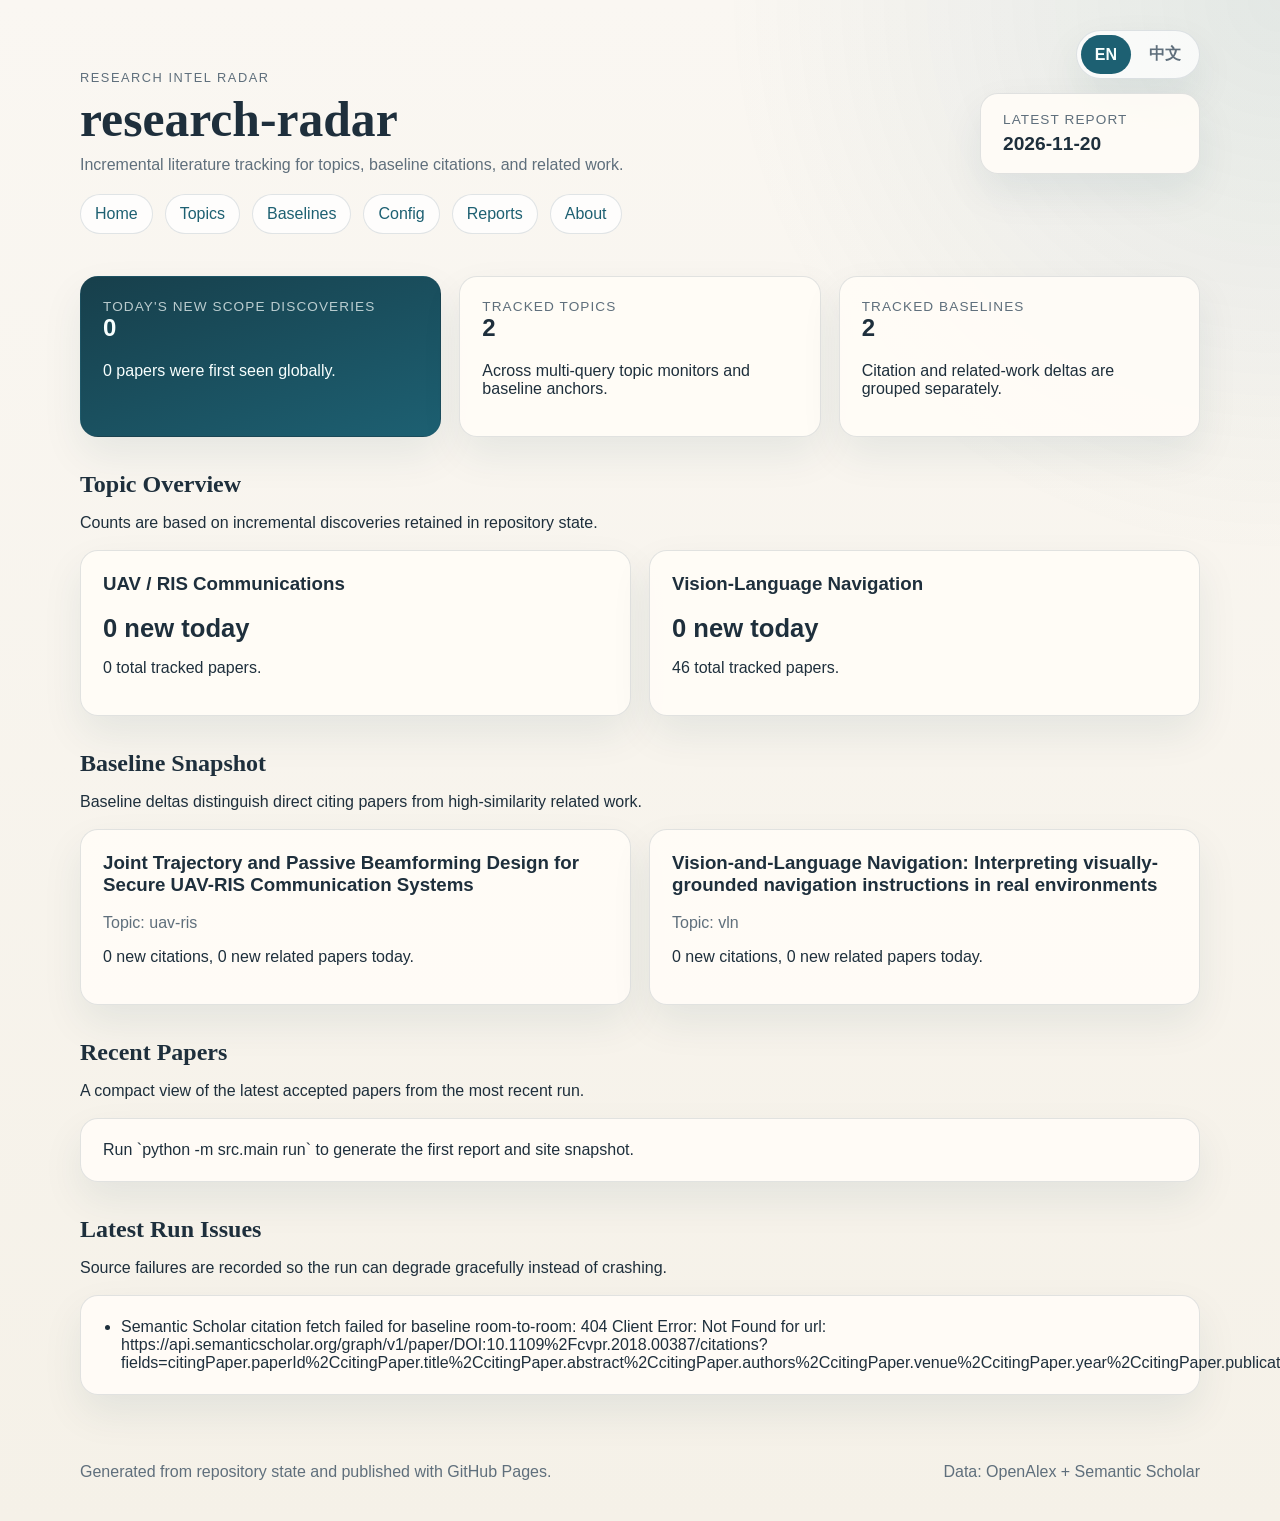
==== docs/index.html @ 73e0cc03 "chore: research-radar daily update" ====
<!doctype html>
<html lang="en">
  <head>
    <meta charset="utf-8">
    <meta name="viewport" content="width=device-width, initial-scale=1">
    <title>Research Radar</title>
    <link rel="stylesheet" href="assets/styles.css">
  </head>
  <body>
    <header class="site-header">
      <div class="shell">
        <div class="brand-row">
          <div>
            <p class="eyebrow" data-i18n="header.eyebrow">Research Intel Radar</p>
            <h1 class="brand-title">research-radar</h1>
            <p class="brand-subtitle" data-i18n="header.subtitle">Incremental literature tracking for topics, baseline citations, and related work.</p>
          </div>
          <div class="header-tools">
            <div class="language-switcher" role="group" aria-label="Language switcher">
              <button type="button" class="lang-button" data-lang-switch="en">EN</button>
              <button type="button" class="lang-button" data-lang-switch="zh">中文</button>
            </div>
            <div class="meta-card">
              <p class="meta-label" data-i18n="header.latest_report">Latest report</p>
              <p class="meta-value">
                
                2026-11-20
                
              </p>
            </div>
          </div>
        </div>
        <nav class="nav">
          <a href="index.html" data-i18n="nav.home">Home</a>
          <a href="topics.html" data-i18n="nav.topics">Topics</a>
          <a href="baselines.html" data-i18n="nav.baselines">Baselines</a>
          <a href="config.html" data-i18n="nav.config">Config</a>
          <a href="reports.html" data-i18n="nav.reports">Reports</a>
          <a href="about.html" data-i18n="nav.about">About</a>
        </nav>
      </div>
    </header>

    <main class="shell">
      
<section class="hero-grid">
  <article class="summary-card accent">
    <p class="card-label" data-i18n="index.new_scope_discoveries">Today's new scope discoveries</p>
    <h2>0</h2>
    <p><span>0</span> <span data-i18n="index.first_seen_globally">papers were first seen globally.</span></p>
  </article>
  <article class="summary-card">
    <p class="card-label" data-i18n="index.tracked_topics">Tracked topics</p>
    <h2>2</h2>
    <p data-i18n="index.tracked_topics_desc">Across multi-query topic monitors and baseline anchors.</p>
  </article>
  <article class="summary-card">
    <p class="card-label" data-i18n="index.tracked_baselines">Tracked baselines</p>
    <h2>2</h2>
    <p data-i18n="index.tracked_baselines_desc">Citation and related-work deltas are grouped separately.</p>
  </article>
</section>

<section class="content-section">
  <div class="section-heading">
    <h2 data-i18n="index.topic_overview">Topic Overview</h2>
    <p data-i18n="index.topic_overview_desc">Counts are based on incremental discoveries retained in repository state.</p>
  </div>
  <div class="grid two-up">
    
    <article class="panel">
      <h3>UAV / RIS Communications</h3>
      <p class="metric"><span>0</span> <span data-i18n="common.new_today">new today</span></p>
      <p><span>0</span> <span data-i18n="common.total_tracked_papers">total tracked papers.</span></p>
    </article>
    
    <article class="panel">
      <h3>Vision-Language Navigation</h3>
      <p class="metric"><span>0</span> <span data-i18n="common.new_today">new today</span></p>
      <p><span>46</span> <span data-i18n="common.total_tracked_papers">total tracked papers.</span></p>
    </article>
    
  </div>
</section>

<section class="content-section">
  <div class="section-heading">
    <h2 data-i18n="index.baseline_snapshot">Baseline Snapshot</h2>
    <p data-i18n="index.baseline_snapshot_desc">Baseline deltas distinguish direct citing papers from high-similarity related work.</p>
  </div>
  <div class="grid two-up">
    
    <article class="panel">
      <h3>Joint Trajectory and Passive Beamforming Design for Secure UAV-RIS Communication Systems</h3>
      <p class="muted"><span data-i18n="common.topic">Topic</span>: uav-ris</p>
      <p>
        <span>0</span> <span data-i18n="common.new_citations">new citations</span>,
        <span>0</span> <span data-i18n="common.new_related_today">new related papers today.</span>
      </p>
    </article>
    
    <article class="panel">
      <h3>Vision-and-Language Navigation: Interpreting visually-grounded navigation instructions in real environments</h3>
      <p class="muted"><span data-i18n="common.topic">Topic</span>: vln</p>
      <p>
        <span>0</span> <span data-i18n="common.new_citations">new citations</span>,
        <span>0</span> <span data-i18n="common.new_related_today">new related papers today.</span>
      </p>
    </article>
    
  </div>
</section>

<section class="content-section">
  <div class="section-heading">
    <h2 data-i18n="index.recent_papers">Recent Papers</h2>
    <p data-i18n="index.recent_papers_desc">A compact view of the latest accepted papers from the most recent run.</p>
  </div>
  <div class="paper-list">
    
    <article class="empty-state" data-i18n="index.empty_state">Run `python -m src.main run` to generate the first report and site snapshot.</article>
    
  </div>
</section>


<section class="content-section">
  <div class="section-heading">
    <h2 data-i18n="index.latest_issues">Latest Run Issues</h2>
    <p data-i18n="index.latest_issues_desc">Source failures are recorded so the run can degrade gracefully instead of crashing.</p>
  </div>
  <div class="panel">
    <ul class="issue-list">
      
      <li data-issue-text="Semantic Scholar citation fetch failed for baseline room-to-room: 404 Client Error: Not Found for url: https://api.semanticscholar.org/graph/v1/paper/DOI:10.1109%2Fcvpr.2018.00387/citations?fields=citingPaper.paperId%2CcitingPaper.title%2CcitingPaper.abstract%2CcitingPaper.authors%2CcitingPaper.venue%2CcitingPaper.year%2CcitingPaper.publicationDate%2CcitingPaper.externalIds%2CcitingPaper.url%2CcitingPaper.openAccessPdf%2CcitingPaper.citationCount%2CcitingPaper.referenceCount&limit=40&offset=0">Semantic Scholar citation fetch failed for baseline room-to-room: 404 Client Error: Not Found for url: https://api.semanticscholar.org/graph/v1/paper/DOI:10.1109%2Fcvpr.2018.00387/citations?fields=citingPaper.paperId%2CcitingPaper.title%2CcitingPaper.abstract%2CcitingPaper.authors%2CcitingPaper.venue%2CcitingPaper.year%2CcitingPaper.publicationDate%2CcitingPaper.externalIds%2CcitingPaper.url%2CcitingPaper.openAccessPdf%2CcitingPaper.citationCount%2CcitingPaper.referenceCount&limit=40&offset=0</li>
      
    </ul>
  </div>
</section>


    </main>

    <footer class="site-footer">
      <div class="shell footer-row">
        <span data-i18n="footer.generated">Generated from repository state and published with GitHub Pages.</span>
        <span data-i18n="footer.data_sources">Data: OpenAlex + Semantic Scholar</span>
      </div>
    </footer>
    <script src="assets/app.js"></script>
    
  </body>
</html>
---- docs/assets/styles.css ----
:root {
  --bg: #f5f1e8;
  --surface: rgba(255, 252, 247, 0.92);
  --surface-strong: #fffdf8;
  --border: rgba(48, 72, 94, 0.14);
  --text: #1e2f3c;
  --muted: #5f6f7c;
  --accent: #1d6072;
  --accent-soft: #d8e7eb;
  --accent-strong: #103c47;
  --shadow: 0 18px 40px rgba(16, 60, 71, 0.08);
  --radius: 18px;
  --shell: 1120px;
}

* {
  box-sizing: border-box;
}

body {
  margin: 0;
  font-family: "IBM Plex Sans", "Helvetica Neue", sans-serif;
  color: var(--text);
  background:
    radial-gradient(circle at top right, rgba(29, 96, 114, 0.1), transparent 28%),
    linear-gradient(180deg, #faf7f2 0%, var(--bg) 100%);
}

a {
  color: var(--accent);
  text-decoration: none;
}

a:hover {
  text-decoration: underline;
}

.shell {
  width: min(calc(100% - 32px), var(--shell));
  margin: 0 auto;
}

.site-header {
  padding: 30px 0 18px;
}

.brand-row {
  display: flex;
  justify-content: space-between;
  gap: 24px;
  align-items: end;
}

.header-tools {
  display: flex;
  flex-direction: column;
  gap: 14px;
  align-items: stretch;
}

.eyebrow {
  margin: 0 0 6px;
  letter-spacing: 0.12em;
  text-transform: uppercase;
  color: var(--muted);
  font-size: 0.8rem;
}

.brand-title {
  margin: 0;
  font-family: "IBM Plex Serif", Georgia, serif;
  font-size: clamp(2rem, 4vw, 3.1rem);
}

.brand-subtitle {
  max-width: 760px;
  color: var(--muted);
  margin: 8px 0 0;
}

.meta-card,
.summary-card,
.panel,
.paper-card,
.empty-state {
  background: var(--surface);
  border: 1px solid var(--border);
  border-radius: var(--radius);
  box-shadow: var(--shadow);
}

.meta-card {
  padding: 18px 22px;
  min-width: 220px;
}

.language-switcher {
  display: inline-flex;
  align-self: end;
  padding: 4px;
  gap: 4px;
  border-radius: 999px;
  background: rgba(255, 255, 255, 0.72);
  border: 1px solid var(--border);
  box-shadow: var(--shadow);
}

.lang-button {
  border: 0;
  border-radius: 999px;
  background: transparent;
  color: var(--muted);
  padding: 9px 14px;
  font: inherit;
  font-weight: 700;
  cursor: pointer;
  transition: background-color 0.18s ease, color 0.18s ease, transform 0.18s ease;
}

.lang-button:hover {
  color: var(--accent-strong);
  transform: translateY(-1px);
}

html[data-lang="en"] .lang-button[data-lang-switch="en"],
html[data-lang="zh"] .lang-button[data-lang-switch="zh"] {
  background: var(--accent);
  color: #f8fffe;
}

.meta-label,
.card-label {
  margin: 0;
  font-size: 0.85rem;
  color: var(--muted);
  text-transform: uppercase;
  letter-spacing: 0.08em;
}

.meta-value {
  margin: 6px 0 0;
  font-size: 1.2rem;
  font-weight: 700;
}

.nav {
  display: flex;
  gap: 12px;
  flex-wrap: wrap;
  margin-top: 20px;
}

.nav a {
  padding: 10px 14px;
  border-radius: 999px;
  background: rgba(255, 255, 255, 0.78);
  border: 1px solid var(--border);
}

.hero-grid,
.grid {
  display: grid;
  gap: 18px;
}

.hero-grid {
  grid-template-columns: repeat(3, minmax(0, 1fr));
  margin: 24px 0 10px;
}

.two-up {
  grid-template-columns: repeat(2, minmax(0, 1fr));
}

.summary-card,
.panel,
.paper-card,
.empty-state {
  padding: 22px;
}

.summary-card h2,
.panel h3,
.panel h4,
.paper-card h3,
.paper-card h4,
.paper-card h5 {
  margin-top: 0;
}

.accent {
  background: linear-gradient(160deg, #173f4b 0%, #1d6072 100%);
  color: #f8fffe;
}

.accent .card-label {
  color: rgba(248, 255, 254, 0.72);
}

.content-section {
  margin: 34px 0;
}

.section-heading {
  margin-bottom: 18px;
}

.section-heading h2 {
  margin-bottom: 6px;
  font-family: "IBM Plex Serif", Georgia, serif;
}

.split {
  display: flex;
  justify-content: space-between;
  gap: 24px;
  align-items: end;
}

.filter-input {
  width: min(320px, 100%);
  border-radius: 999px;
  border: 1px solid var(--border);
  padding: 12px 16px;
  background: rgba(255, 255, 255, 0.82);
}

.paper-list {
  display: grid;
  gap: 16px;
}

.paper-header,
.panel-head,
.footer-row {
  display: flex;
  justify-content: space-between;
  gap: 16px;
  align-items: start;
}

.badge,
.pill {
  display: inline-flex;
  align-items: center;
  justify-content: center;
  padding: 6px 12px;
  border-radius: 999px;
  background: var(--accent-soft);
  color: var(--accent-strong);
  font-size: 0.8rem;
  font-weight: 700;
}

.muted {
  color: var(--muted);
}

.metric {
  margin: 10px 0 4px;
  font-size: 1.6rem;
  font-weight: 700;
}

.stacked-metrics {
  display: flex;
  flex-direction: column;
  gap: 8px;
}

.subsection + .subsection {
  margin-top: 24px;
}

.issue-list {
  margin: 0;
  padding-left: 18px;
}

.site-footer {
  padding: 34px 0 40px;
  color: var(--muted);
}

button,
input,
textarea,
select {
  font: inherit;
}

.primary-button,
.secondary-button {
  border-radius: 999px;
  border: 1px solid var(--border);
  padding: 11px 16px;
  cursor: pointer;
  transition: transform 0.18s ease, box-shadow 0.18s ease, background-color 0.18s ease;
}

.primary-button {
  background: linear-gradient(135deg, var(--accent) 0%, var(--accent-strong) 100%);
  color: #f8fffe;
  border-color: transparent;
}

.secondary-button {
  background: rgba(255, 255, 255, 0.82);
  color: var(--accent-strong);
}

.secondary-button.compact,
.primary-button.compact {
  padding: 8px 12px;
}

.primary-button:hover,
.secondary-button:hover {
  transform: translateY(-1px);
  box-shadow: var(--shadow);
}

.primary-button:disabled,
.secondary-button:disabled {
  cursor: not-allowed;
  opacity: 0.55;
  transform: none;
  box-shadow: none;
}

.config-action-row {
  display: flex;
  gap: 12px;
  flex-wrap: wrap;
  margin-top: 18px;
}

.onboarding-panel {
  background: linear-gradient(135deg, rgba(29, 96, 114, 0.08) 0%, rgba(255, 255, 255, 0.88) 100%);
}

.simple-steps {
  margin: 16px 0 0;
  padding-left: 18px;
  display: grid;
  gap: 10px;
}

.config-card-list {
  display: grid;
  gap: 16px;
}

.config-card {
  background: rgba(255, 255, 255, 0.72);
  border: 1px solid var(--border);
  border-radius: 16px;
  padding: 18px;
}

.config-form-grid {
  display: grid;
  gap: 14px;
  grid-template-columns: repeat(2, minmax(0, 1fr));
}

.config-form-grid.compact {
  margin-top: 14px;
}

.config-form-grid.simple-grid {
  align-items: end;
}

.config-search-grid {
  display: grid;
  gap: 14px;
  grid-template-columns: minmax(220px, 280px) minmax(0, 1fr) auto;
  align-items: end;
}

.field {
  display: grid;
  gap: 8px;
}

.field.span-2,
.toggle-group.span-2 {
  grid-column: 1 / -1;
}

.field input,
.field textarea,
.field select {
  width: 100%;
  border-radius: 14px;
  border: 1px solid var(--border);
  background: rgba(255, 255, 255, 0.84);
  padding: 12px 14px;
  color: var(--text);
}

.field textarea {
  min-height: 100px;
  resize: vertical;
}

.toggle-group {
  display: flex;
  gap: 12px;
  flex-wrap: wrap;
  align-items: center;
}

.toggle-field {
  display: inline-flex;
  align-items: center;
  gap: 8px;
  padding: 10px 12px;
  border: 1px solid var(--border);
  border-radius: 999px;
  background: rgba(255, 255, 255, 0.82);
}

.mini-details,
.details-panel {
  margin-top: 16px;
}

.mini-details summary,
.details-panel > summary {
  cursor: pointer;
  font-weight: 700;
  color: var(--accent-strong);
}

.mini-details[open] summary,
.details-panel[open] > summary {
  margin-bottom: 14px;
}

.advanced-content {
  display: grid;
  gap: 18px;
  margin-top: 16px;
}

.nested-panel {
  box-shadow: none;
  background: rgba(255, 255, 255, 0.68);
}

.search-status {
  margin: 14px 0 0;
}

.config-search-results {
  display: grid;
  gap: 14px;
  margin-top: 14px;
}

.search-result-card {
  background: rgba(255, 255, 255, 0.82);
}

.search-result-actions {
  display: grid;
  gap: 10px;
  justify-items: end;
}

.source-pill-row {
  display: flex;
  gap: 8px;
  flex-wrap: wrap;
  justify-content: end;
}

.source-pill {
  background: rgba(29, 96, 114, 0.12);
}

.status-banner {
  margin: 4px 0 14px;
  border-radius: 14px;
  padding: 14px 16px;
  border: 1px solid transparent;
}

.status-banner.info {
  background: rgba(216, 231, 235, 0.65);
  border-color: rgba(29, 96, 114, 0.15);
}

.status-banner.success {
  background: rgba(211, 236, 215, 0.7);
  border-color: rgba(56, 122, 72, 0.2);
}

.status-banner.error {
  background: rgba(250, 223, 220, 0.78);
  border-color: rgba(156, 60, 48, 0.2);
}

.validation-summary {
  margin: 0 0 12px;
  font-weight: 700;
}

.validation-summary.success {
  color: #245734;
}

.validation-summary.error {
  color: #8a2f27;
}

.validation-list {
  display: grid;
  gap: 10px;
  margin: 0;
  padding: 0;
  list-style: none;
}

.validation-list.compact {
  margin-top: 12px;
}

.validation-item {
  display: grid;
  gap: 4px;
  padding: 12px 14px;
  border-radius: 14px;
  border: 1px solid var(--border);
  background: rgba(255, 255, 255, 0.72);
}

.validation-item.error strong {
  color: #8a2f27;
}

.validation-item.warning strong {
  color: #875c16;
}

.validation-item.success strong {
  color: #245734;
}

.code-preview {
  margin: 0;
  padding: 18px;
  border-radius: 16px;
  background: #17323d;
  color: #eef7f8;
  overflow: auto;
  white-space: pre-wrap;
  word-break: break-word;
  font-family: "IBM Plex Mono", "SFMono-Regular", monospace;
  line-height: 1.5;
}

@media (max-width: 860px) {
  .brand-row,
  .header-tools,
  .split,
  .panel-head,
  .paper-header,
  .footer-row {
    flex-direction: column;
  }

  .language-switcher {
    align-self: start;
  }

  .hero-grid,
  .two-up,
  .config-form-grid,
  .config-search-grid {
    grid-template-columns: 1fr;
  }

  .field.span-2,
  .toggle-group.span-2 {
    grid-column: auto;
  }

  .search-result-actions,
  .source-pill-row {
    justify-items: start;
    justify-content: start;
  }
}
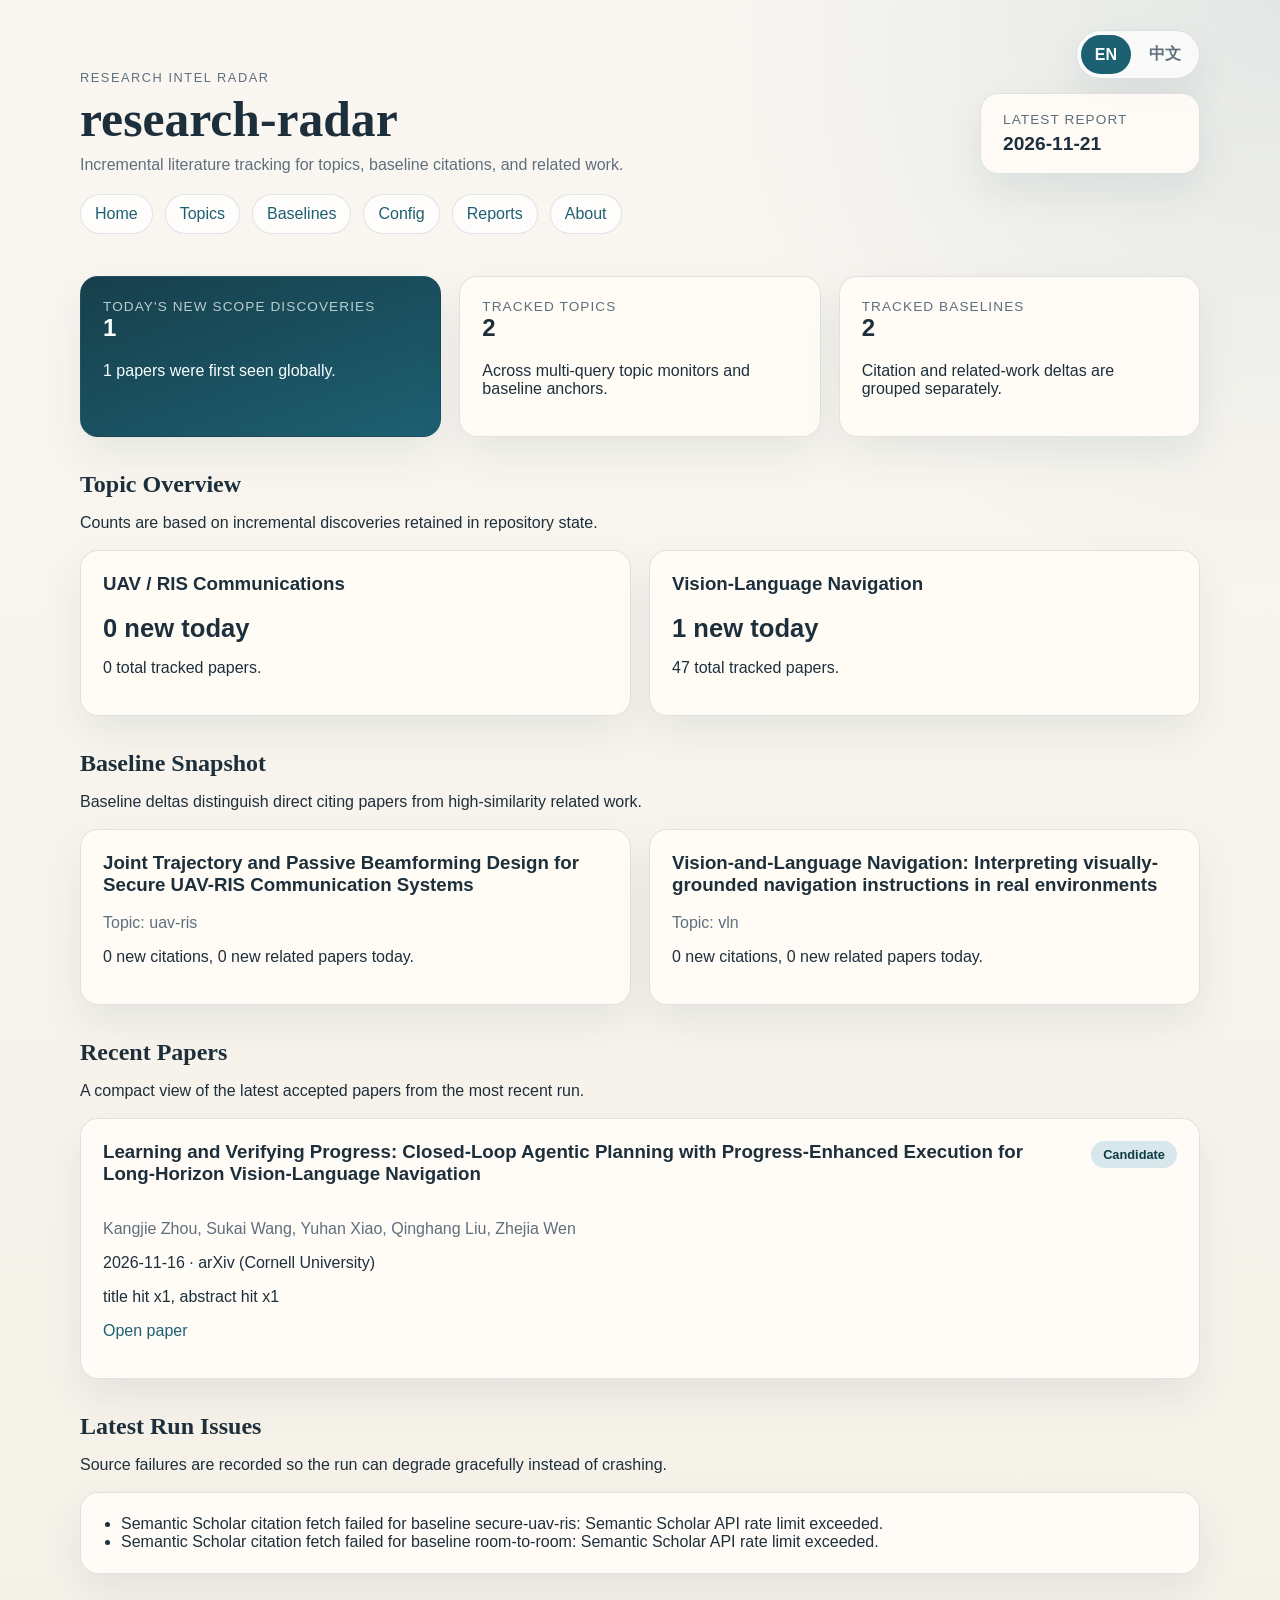
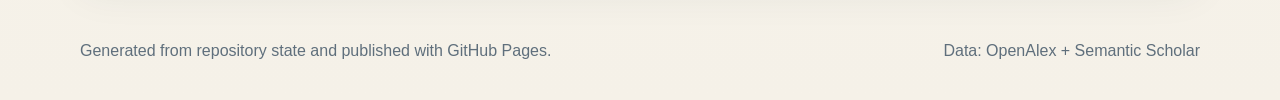
==== commit 3d39141f: "chore: research-radar daily update" ====
--- a/docs/index.html
+++ b/docs/index.html
@@ -24,7 +24,7 @@
               <p class="meta-label" data-i18n="header.latest_report">Latest report</p>
               <p class="meta-value">
                 
-                2026-11-20
+                2026-11-21
                 
               </p>
             </div>
@@ -46,8 +46,8 @@
 <section class="hero-grid">
   <article class="summary-card accent">
     <p class="card-label" data-i18n="index.new_scope_discoveries">Today's new scope discoveries</p>
-    <h2>0</h2>
-    <p><span>0</span> <span data-i18n="index.first_seen_globally">papers were first seen globally.</span></p>
+    <h2>1</h2>
+    <p><span>1</span> <span data-i18n="index.first_seen_globally">papers were first seen globally.</span></p>
   </article>
   <article class="summary-card">
     <p class="card-label" data-i18n="index.tracked_topics">Tracked topics</p>
@@ -76,8 +76,8 @@
     
     <article class="panel">
       <h3>Vision-Language Navigation</h3>
-      <p class="metric"><span>0</span> <span data-i18n="common.new_today">new today</span></p>
-      <p><span>46</span> <span data-i18n="common.total_tracked_papers">total tracked papers.</span></p>
+      <p class="metric"><span>1</span> <span data-i18n="common.new_today">new today</span></p>
+      <p><span>47</span> <span data-i18n="common.total_tracked_papers">total tracked papers.</span></p>
     </article>
     
   </div>
@@ -118,7 +118,31 @@
   </div>
   <div class="paper-list">
     
-    <article class="empty-state" data-i18n="index.empty_state">Run `python -m src.main run` to generate the first report and site snapshot.</article>
+    <article class="paper-card" data-search="Learning and Verifying Progress: Closed-Loop Agentic Planning with Progress-Enhanced Execution for Long-Horizon Vision-Language Navigation Kangjie Zhou Sukai Wang Yuhan Xiao Qinghang Liu Zhejia Wen">
+      <div class="paper-header">
+        <h3>Learning and Verifying Progress: Closed-Loop Agentic Planning with Progress-Enhanced Execution for Long-Horizon Vision-Language Navigation</h3>
+        <span class="badge" data-paper-label="candidate">candidate</span>
+      </div>
+      <p class="muted">
+        
+        Kangjie Zhou, Sukai Wang, Yuhan Xiao, Qinghang Liu, Zhejia Wen
+        
+      </p>
+      <p>
+        
+        2026-11-16
+        
+         · arXiv (Cornell University)
+      </p>
+      <p data-paper-reason="title hit x1, abstract hit x1">
+        
+        title hit x1, abstract hit x1
+        
+      </p>
+      
+      <p><a href="https://arxiv.org/abs/2611.20676" target="_blank" rel="noopener noreferrer" data-i18n="paper.open_paper">Open paper</a></p>
+      
+    </article>
     
   </div>
 </section>
@@ -132,7 +156,9 @@
   <div class="panel">
     <ul class="issue-list">
       
-      <li data-issue-text="Semantic Scholar citation fetch failed for baseline room-to-room: 404 Client Error: Not Found for url: https://api.semanticscholar.org/graph/v1/paper/DOI:10.1109%2Fcvpr.2018.00387/citations?fields=citingPaper.paperId%2CcitingPaper.title%2CcitingPaper.abstract%2CcitingPaper.authors%2CcitingPaper.venue%2CcitingPaper.year%2CcitingPaper.publicationDate%2CcitingPaper.externalIds%2CcitingPaper.url%2CcitingPaper.openAccessPdf%2CcitingPaper.citationCount%2CcitingPaper.referenceCount&limit=40&offset=0">Semantic Scholar citation fetch failed for baseline room-to-room: 404 Client Error: Not Found for url: https://api.semanticscholar.org/graph/v1/paper/DOI:10.1109%2Fcvpr.2018.00387/citations?fields=citingPaper.paperId%2CcitingPaper.title%2CcitingPaper.abstract%2CcitingPaper.authors%2CcitingPaper.venue%2CcitingPaper.year%2CcitingPaper.publicationDate%2CcitingPaper.externalIds%2CcitingPaper.url%2CcitingPaper.openAccessPdf%2CcitingPaper.citationCount%2CcitingPaper.referenceCount&limit=40&offset=0</li>
+      <li data-issue-text="Semantic Scholar citation fetch failed for baseline secure-uav-ris: Semantic Scholar API rate limit exceeded.">Semantic Scholar citation fetch failed for baseline secure-uav-ris: Semantic Scholar API rate limit exceeded.</li>
+      
+      <li data-issue-text="Semantic Scholar citation fetch failed for baseline room-to-room: Semantic Scholar API rate limit exceeded.">Semantic Scholar citation fetch failed for baseline room-to-room: Semantic Scholar API rate limit exceeded.</li>
       
     </ul>
   </div>
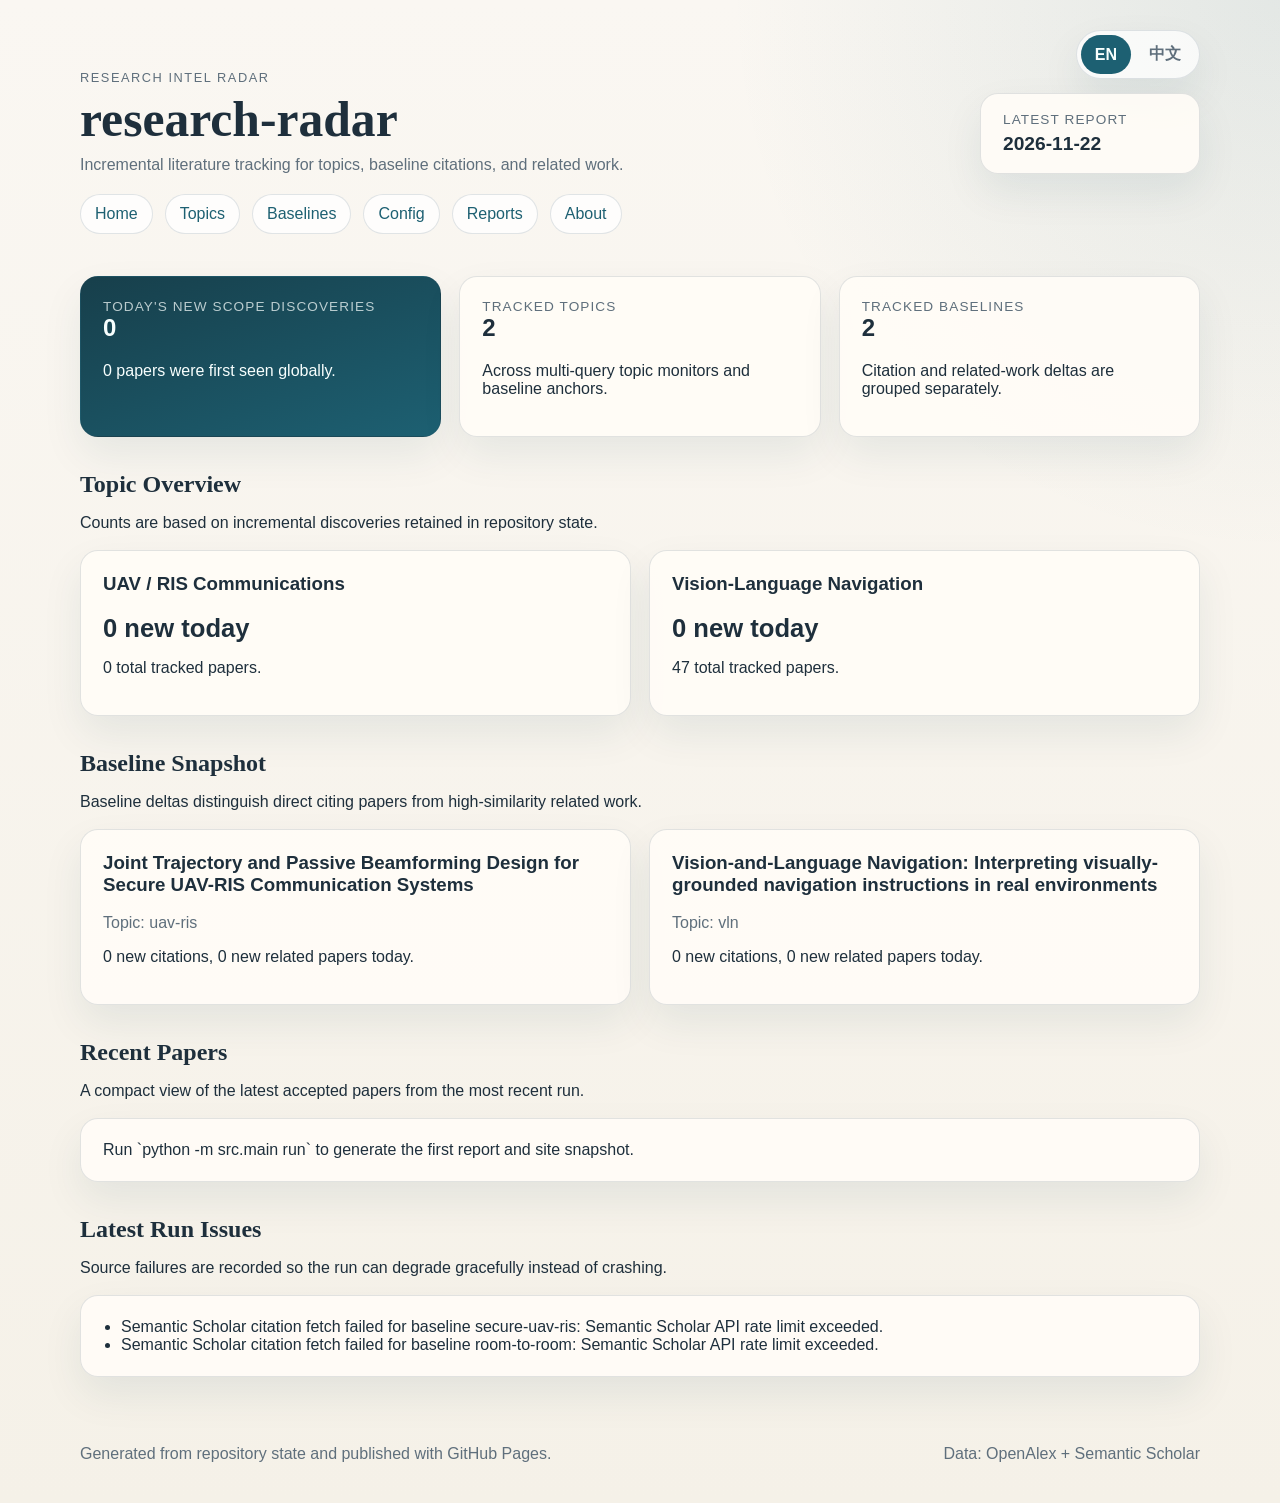
==== commit 62cfa44f: "chore: research-radar daily update" ====
--- a/docs/index.html
+++ b/docs/index.html
@@ -24,7 +24,7 @@
               <p class="meta-label" data-i18n="header.latest_report">Latest report</p>
               <p class="meta-value">
                 
-                2026-11-21
+                2026-11-22
                 
               </p>
             </div>
@@ -46,8 +46,8 @@
 <section class="hero-grid">
   <article class="summary-card accent">
     <p class="card-label" data-i18n="index.new_scope_discoveries">Today's new scope discoveries</p>
-    <h2>1</h2>
-    <p><span>1</span> <span data-i18n="index.first_seen_globally">papers were first seen globally.</span></p>
+    <h2>0</h2>
+    <p><span>0</span> <span data-i18n="index.first_seen_globally">papers were first seen globally.</span></p>
   </article>
   <article class="summary-card">
     <p class="card-label" data-i18n="index.tracked_topics">Tracked topics</p>
@@ -76,7 +76,7 @@
     
     <article class="panel">
       <h3>Vision-Language Navigation</h3>
-      <p class="metric"><span>1</span> <span data-i18n="common.new_today">new today</span></p>
+      <p class="metric"><span>0</span> <span data-i18n="common.new_today">new today</span></p>
       <p><span>47</span> <span data-i18n="common.total_tracked_papers">total tracked papers.</span></p>
     </article>
     
@@ -118,31 +118,7 @@
   </div>
   <div class="paper-list">
     
-    <article class="paper-card" data-search="Learning and Verifying Progress: Closed-Loop Agentic Planning with Progress-Enhanced Execution for Long-Horizon Vision-Language Navigation Kangjie Zhou Sukai Wang Yuhan Xiao Qinghang Liu Zhejia Wen">
-      <div class="paper-header">
-        <h3>Learning and Verifying Progress: Closed-Loop Agentic Planning with Progress-Enhanced Execution for Long-Horizon Vision-Language Navigation</h3>
-        <span class="badge" data-paper-label="candidate">candidate</span>
-      </div>
-      <p class="muted">
-        
-        Kangjie Zhou, Sukai Wang, Yuhan Xiao, Qinghang Liu, Zhejia Wen
-        
-      </p>
-      <p>
-        
-        2026-11-16
-        
-         · arXiv (Cornell University)
-      </p>
-      <p data-paper-reason="title hit x1, abstract hit x1">
-        
-        title hit x1, abstract hit x1
-        
-      </p>
-      
-      <p><a href="https://arxiv.org/abs/2611.20676" target="_blank" rel="noopener noreferrer" data-i18n="paper.open_paper">Open paper</a></p>
-      
-    </article>
+    <article class="empty-state" data-i18n="index.empty_state">Run `python -m src.main run` to generate the first report and site snapshot.</article>
     
   </div>
 </section>
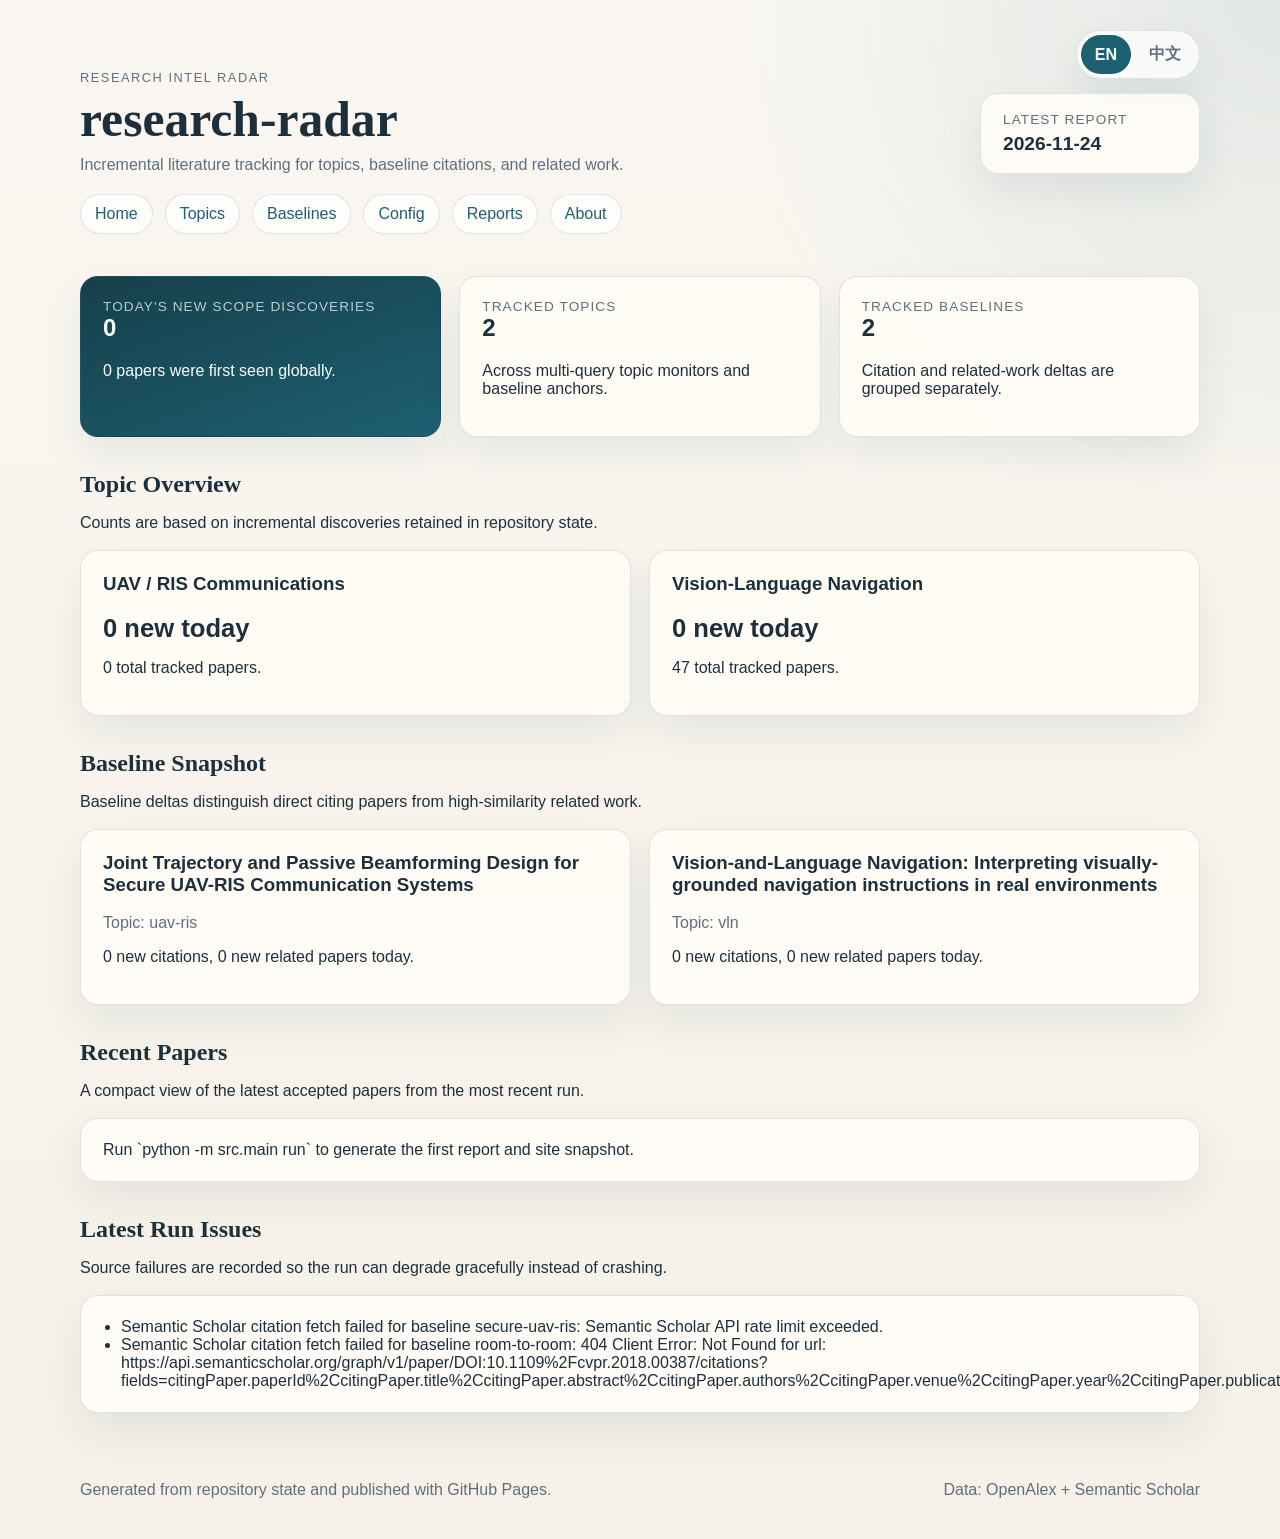
==== commit ce6b69a4: "chore: research-radar daily update" ====
--- a/docs/index.html
+++ b/docs/index.html
@@ -24,7 +24,7 @@
               <p class="meta-label" data-i18n="header.latest_report">Latest report</p>
               <p class="meta-value">
                 
-                2026-11-22
+                2026-11-24
                 
               </p>
             </div>
@@ -134,7 +134,7 @@
       
       <li data-issue-text="Semantic Scholar citation fetch failed for baseline secure-uav-ris: Semantic Scholar API rate limit exceeded.">Semantic Scholar citation fetch failed for baseline secure-uav-ris: Semantic Scholar API rate limit exceeded.</li>
       
-      <li data-issue-text="Semantic Scholar citation fetch failed for baseline room-to-room: Semantic Scholar API rate limit exceeded.">Semantic Scholar citation fetch failed for baseline room-to-room: Semantic Scholar API rate limit exceeded.</li>
+      <li data-issue-text="Semantic Scholar citation fetch failed for baseline room-to-room: 404 Client Error: Not Found for url: https://api.semanticscholar.org/graph/v1/paper/DOI:10.1109%2Fcvpr.2018.00387/citations?fields=citingPaper.paperId%2CcitingPaper.title%2CcitingPaper.abstract%2CcitingPaper.authors%2CcitingPaper.venue%2CcitingPaper.year%2CcitingPaper.publicationDate%2CcitingPaper.externalIds%2CcitingPaper.url%2CcitingPaper.openAccessPdf%2CcitingPaper.citationCount%2CcitingPaper.referenceCount&limit=40&offset=0">Semantic Scholar citation fetch failed for baseline room-to-room: 404 Client Error: Not Found for url: https://api.semanticscholar.org/graph/v1/paper/DOI:10.1109%2Fcvpr.2018.00387/citations?fields=citingPaper.paperId%2CcitingPaper.title%2CcitingPaper.abstract%2CcitingPaper.authors%2CcitingPaper.venue%2CcitingPaper.year%2CcitingPaper.publicationDate%2CcitingPaper.externalIds%2CcitingPaper.url%2CcitingPaper.openAccessPdf%2CcitingPaper.citationCount%2CcitingPaper.referenceCount&limit=40&offset=0</li>
       
     </ul>
   </div>
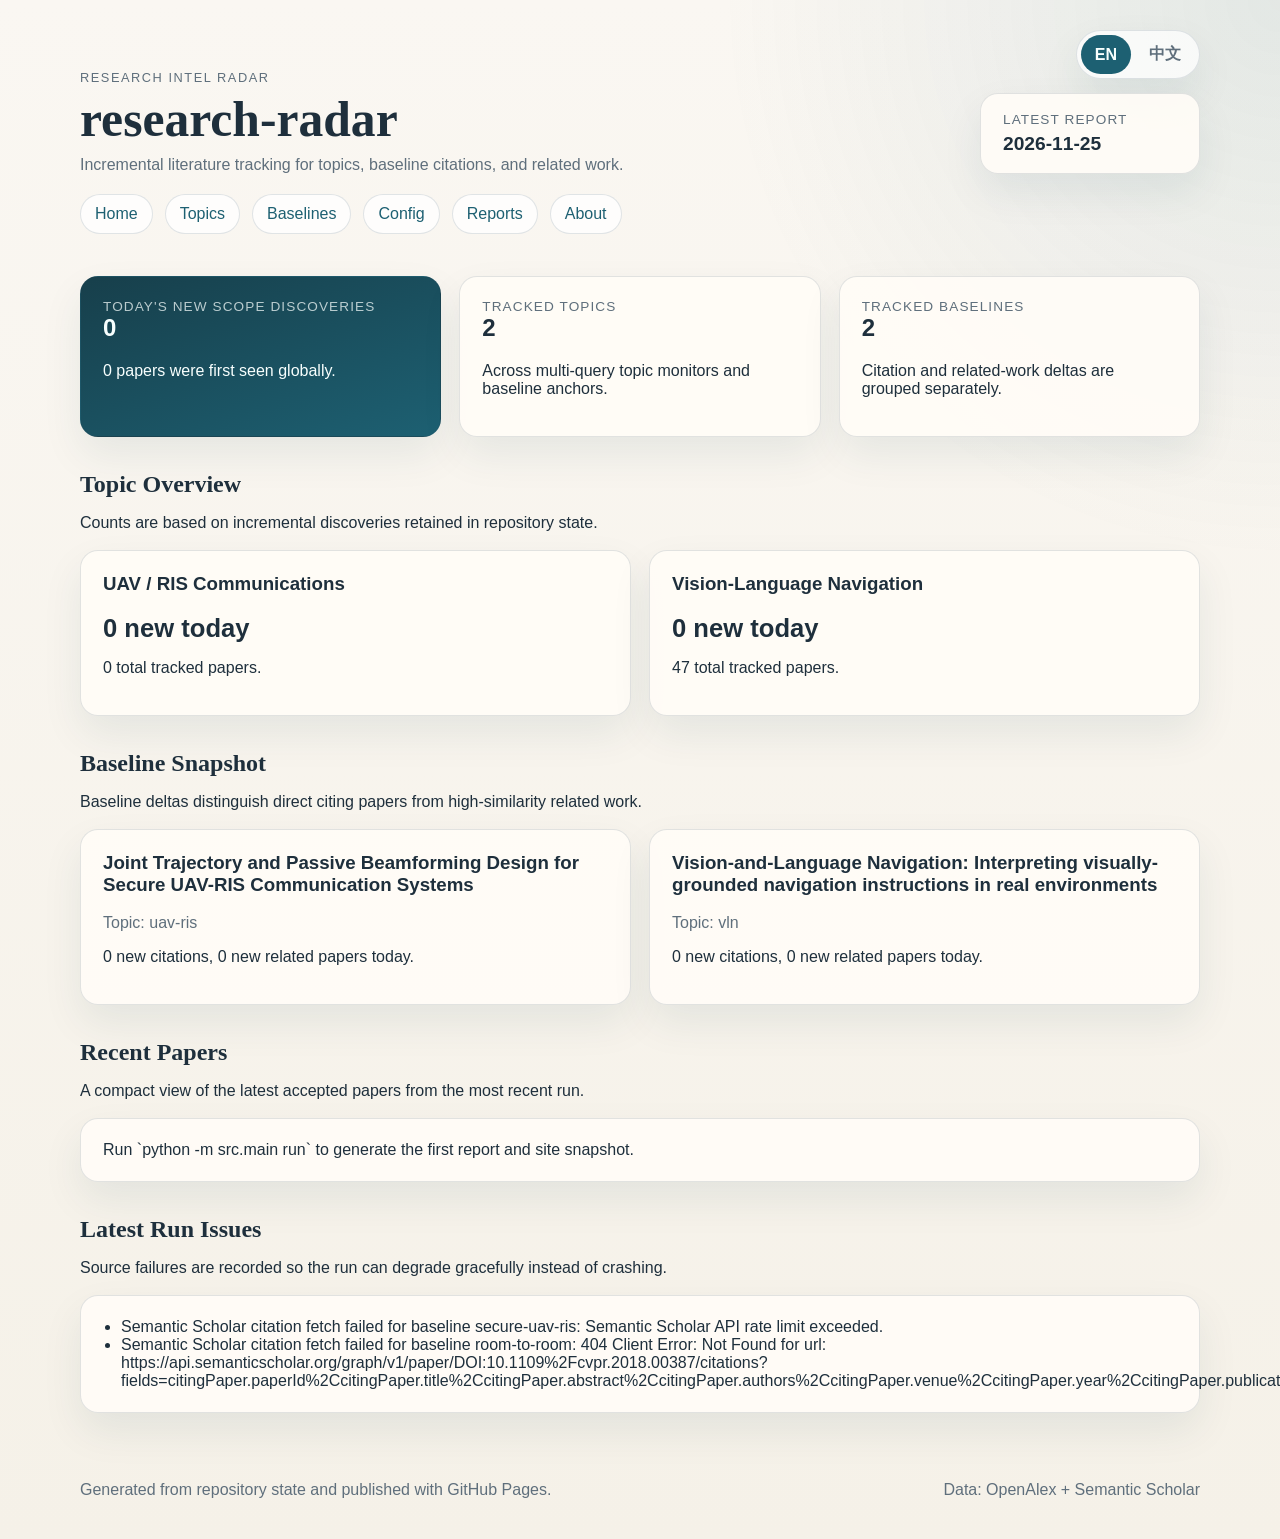
==== commit 0355c2cf: "chore: research-radar daily update" ====
--- a/docs/index.html
+++ b/docs/index.html
@@ -24,7 +24,7 @@
               <p class="meta-label" data-i18n="header.latest_report">Latest report</p>
               <p class="meta-value">
                 
-                2026-11-24
+                2026-11-25
                 
               </p>
             </div>
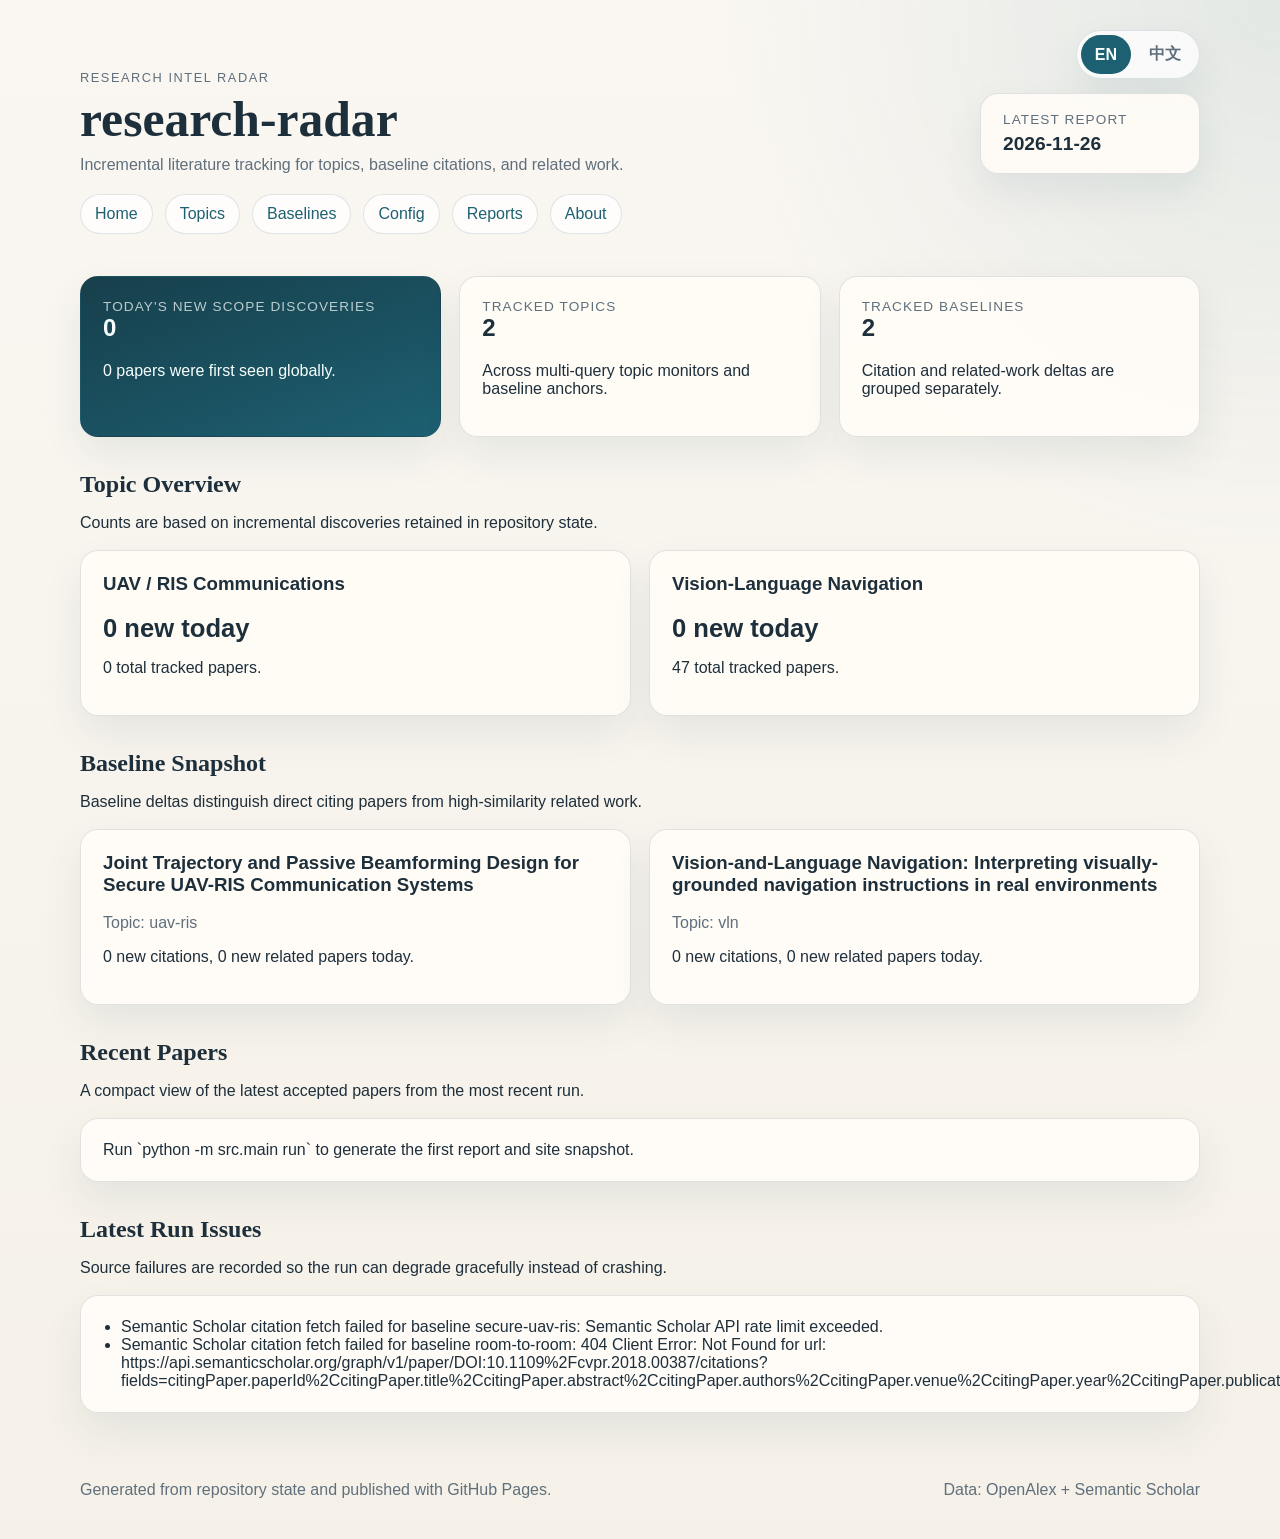
==== commit c8e57442: "chore: research-radar daily update" ====
--- a/docs/index.html
+++ b/docs/index.html
@@ -24,7 +24,7 @@
               <p class="meta-label" data-i18n="header.latest_report">Latest report</p>
               <p class="meta-value">
                 
-                2026-11-25
+                2026-11-26
                 
               </p>
             </div>
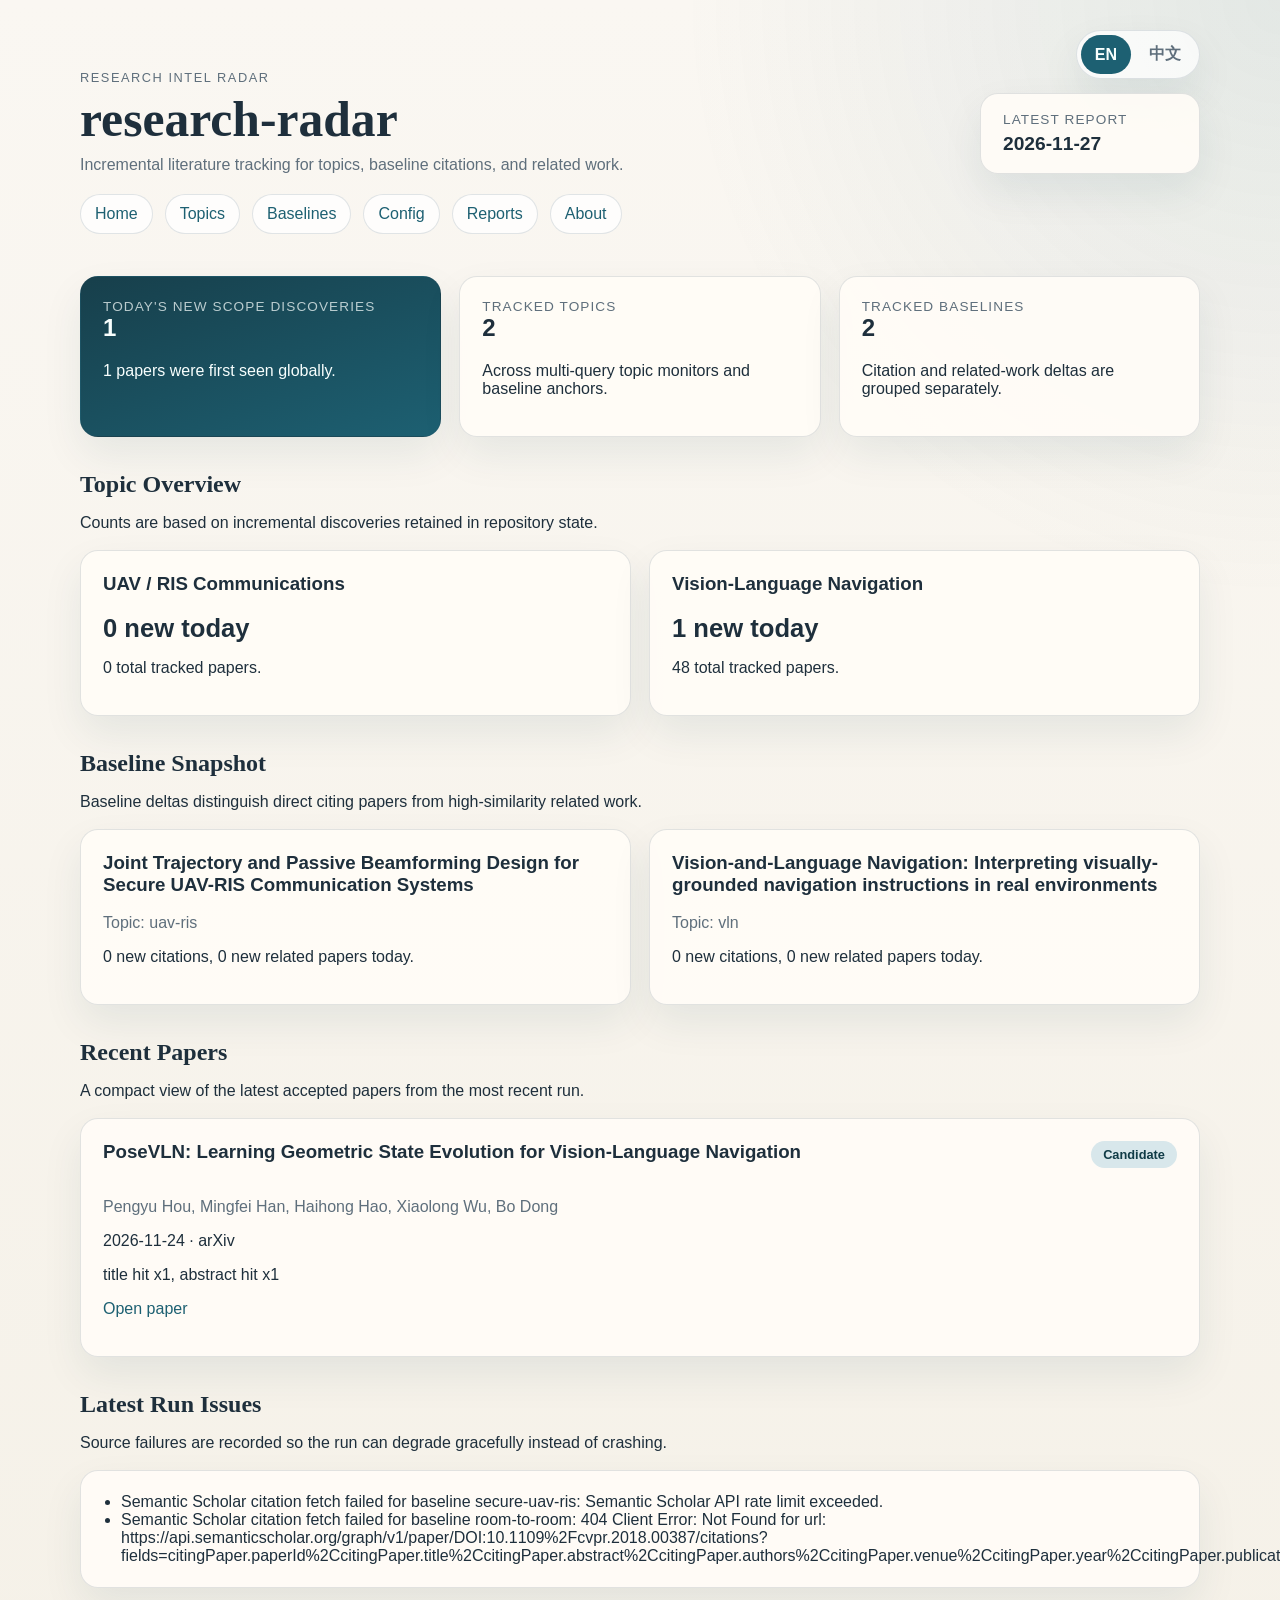
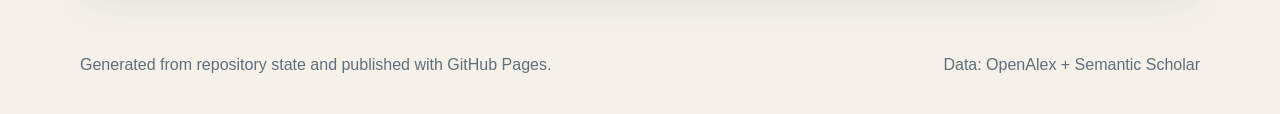
==== commit abbb5401: "chore: research-radar daily update" ====
--- a/docs/index.html
+++ b/docs/index.html
@@ -24,7 +24,7 @@
               <p class="meta-label" data-i18n="header.latest_report">Latest report</p>
               <p class="meta-value">
                 
-                2026-11-26
+                2026-11-27
                 
               </p>
             </div>
@@ -46,8 +46,8 @@
 <section class="hero-grid">
   <article class="summary-card accent">
     <p class="card-label" data-i18n="index.new_scope_discoveries">Today's new scope discoveries</p>
-    <h2>0</h2>
-    <p><span>0</span> <span data-i18n="index.first_seen_globally">papers were first seen globally.</span></p>
+    <h2>1</h2>
+    <p><span>1</span> <span data-i18n="index.first_seen_globally">papers were first seen globally.</span></p>
   </article>
   <article class="summary-card">
     <p class="card-label" data-i18n="index.tracked_topics">Tracked topics</p>
@@ -76,8 +76,8 @@
     
     <article class="panel">
       <h3>Vision-Language Navigation</h3>
-      <p class="metric"><span>0</span> <span data-i18n="common.new_today">new today</span></p>
-      <p><span>47</span> <span data-i18n="common.total_tracked_papers">total tracked papers.</span></p>
+      <p class="metric"><span>1</span> <span data-i18n="common.new_today">new today</span></p>
+      <p><span>48</span> <span data-i18n="common.total_tracked_papers">total tracked papers.</span></p>
     </article>
     
   </div>
@@ -118,7 +118,31 @@
   </div>
   <div class="paper-list">
     
-    <article class="empty-state" data-i18n="index.empty_state">Run `python -m src.main run` to generate the first report and site snapshot.</article>
+    <article class="paper-card" data-search="PoseVLN: Learning Geometric State Evolution for Vision-Language Navigation Pengyu Hou Mingfei Han Haihong Hao Xiaolong Wu Bo Dong">
+      <div class="paper-header">
+        <h3>PoseVLN: Learning Geometric State Evolution for Vision-Language Navigation</h3>
+        <span class="badge" data-paper-label="candidate">candidate</span>
+      </div>
+      <p class="muted">
+        
+        Pengyu Hou, Mingfei Han, Haihong Hao, Xiaolong Wu, Bo Dong
+        
+      </p>
+      <p>
+        
+        2026-11-24
+        
+         · arXiv
+      </p>
+      <p data-paper-reason="title hit x1, abstract hit x1">
+        
+        title hit x1, abstract hit x1
+        
+      </p>
+      
+      <p><a href="https://doi.org/10.48550/arxiv.2611.32218" target="_blank" rel="noopener noreferrer" data-i18n="paper.open_paper">Open paper</a></p>
+      
+    </article>
     
   </div>
 </section>
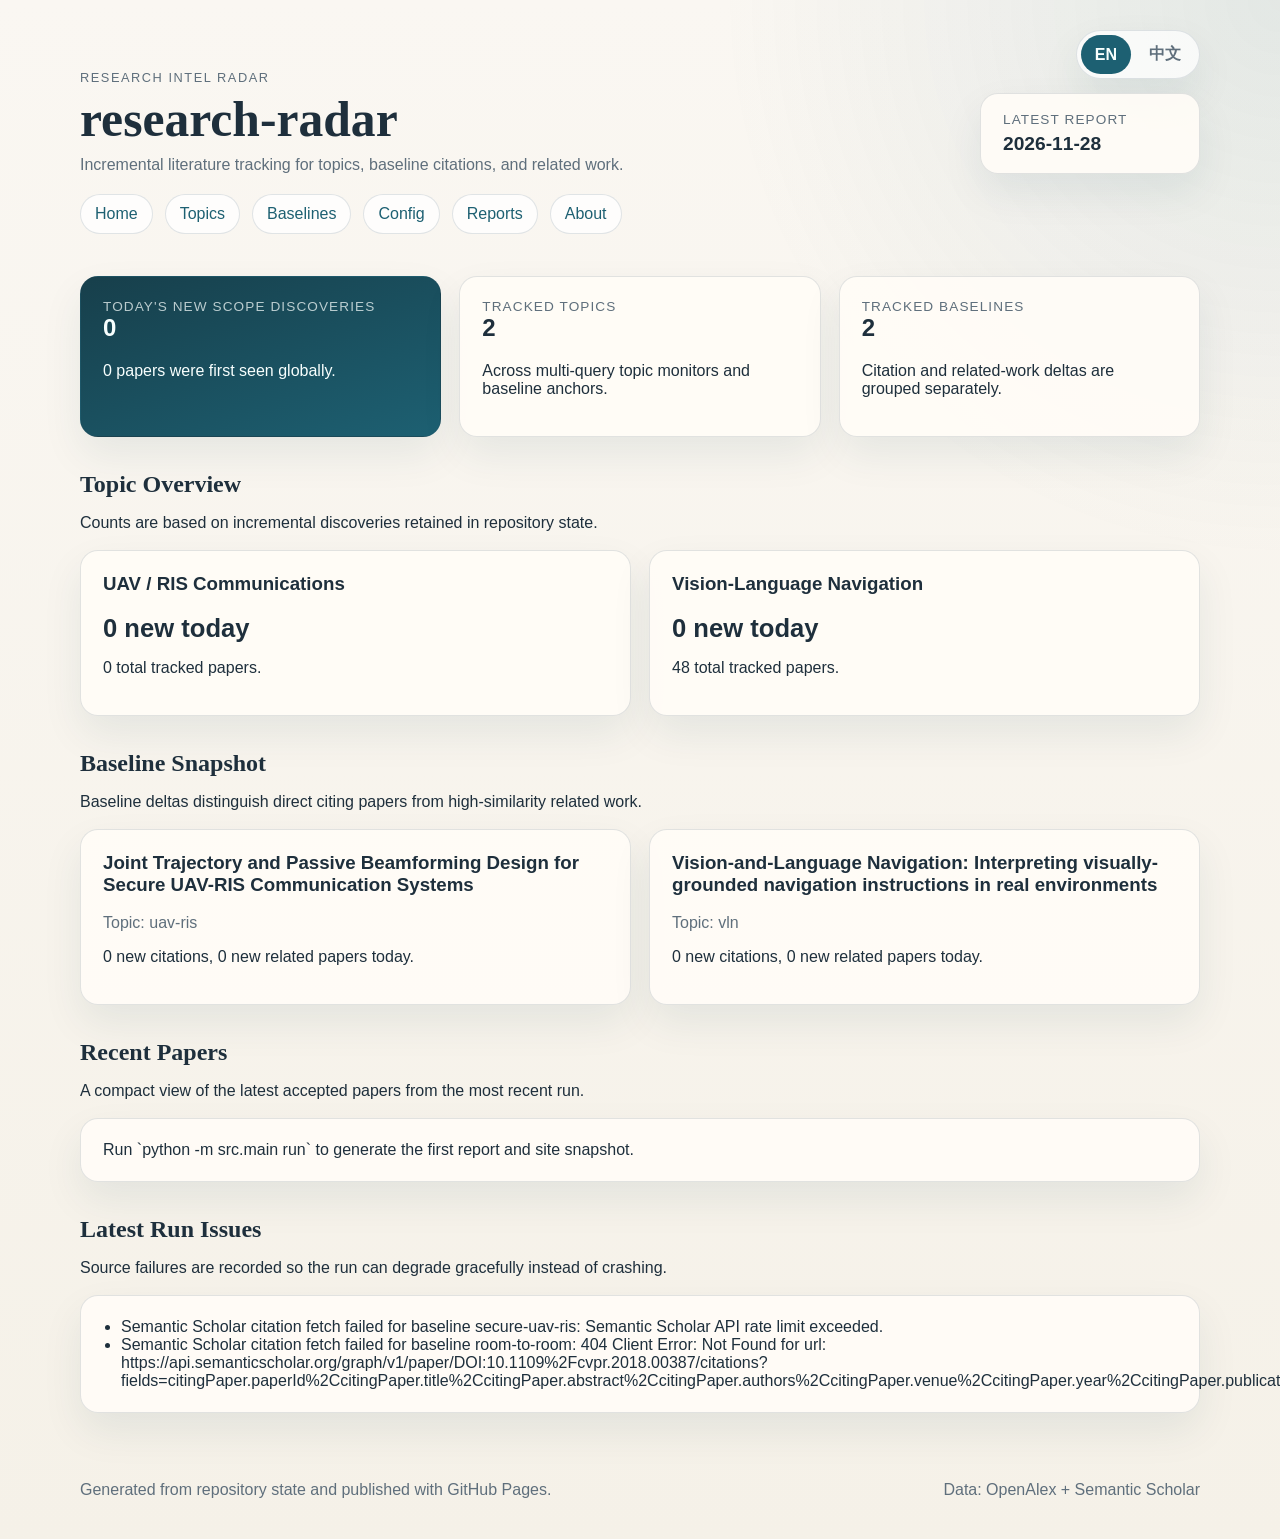
==== commit 1dd90545: "chore: research-radar daily update" ====
--- a/docs/index.html
+++ b/docs/index.html
@@ -24,7 +24,7 @@
               <p class="meta-label" data-i18n="header.latest_report">Latest report</p>
               <p class="meta-value">
                 
-                2026-11-27
+                2026-11-28
                 
               </p>
             </div>
@@ -46,8 +46,8 @@
 <section class="hero-grid">
   <article class="summary-card accent">
     <p class="card-label" data-i18n="index.new_scope_discoveries">Today's new scope discoveries</p>
-    <h2>1</h2>
-    <p><span>1</span> <span data-i18n="index.first_seen_globally">papers were first seen globally.</span></p>
+    <h2>0</h2>
+    <p><span>0</span> <span data-i18n="index.first_seen_globally">papers were first seen globally.</span></p>
   </article>
   <article class="summary-card">
     <p class="card-label" data-i18n="index.tracked_topics">Tracked topics</p>
@@ -76,7 +76,7 @@
     
     <article class="panel">
       <h3>Vision-Language Navigation</h3>
-      <p class="metric"><span>1</span> <span data-i18n="common.new_today">new today</span></p>
+      <p class="metric"><span>0</span> <span data-i18n="common.new_today">new today</span></p>
       <p><span>48</span> <span data-i18n="common.total_tracked_papers">total tracked papers.</span></p>
     </article>
     
@@ -118,31 +118,7 @@
   </div>
   <div class="paper-list">
     
-    <article class="paper-card" data-search="PoseVLN: Learning Geometric State Evolution for Vision-Language Navigation Pengyu Hou Mingfei Han Haihong Hao Xiaolong Wu Bo Dong">
-      <div class="paper-header">
-        <h3>PoseVLN: Learning Geometric State Evolution for Vision-Language Navigation</h3>
-        <span class="badge" data-paper-label="candidate">candidate</span>
-      </div>
-      <p class="muted">
-        
-        Pengyu Hou, Mingfei Han, Haihong Hao, Xiaolong Wu, Bo Dong
-        
-      </p>
-      <p>
-        
-        2026-11-24
-        
-         · arXiv
-      </p>
-      <p data-paper-reason="title hit x1, abstract hit x1">
-        
-        title hit x1, abstract hit x1
-        
-      </p>
-      
-      <p><a href="https://doi.org/10.48550/arxiv.2611.32218" target="_blank" rel="noopener noreferrer" data-i18n="paper.open_paper">Open paper</a></p>
-      
-    </article>
+    <article class="empty-state" data-i18n="index.empty_state">Run `python -m src.main run` to generate the first report and site snapshot.</article>
     
   </div>
 </section>
